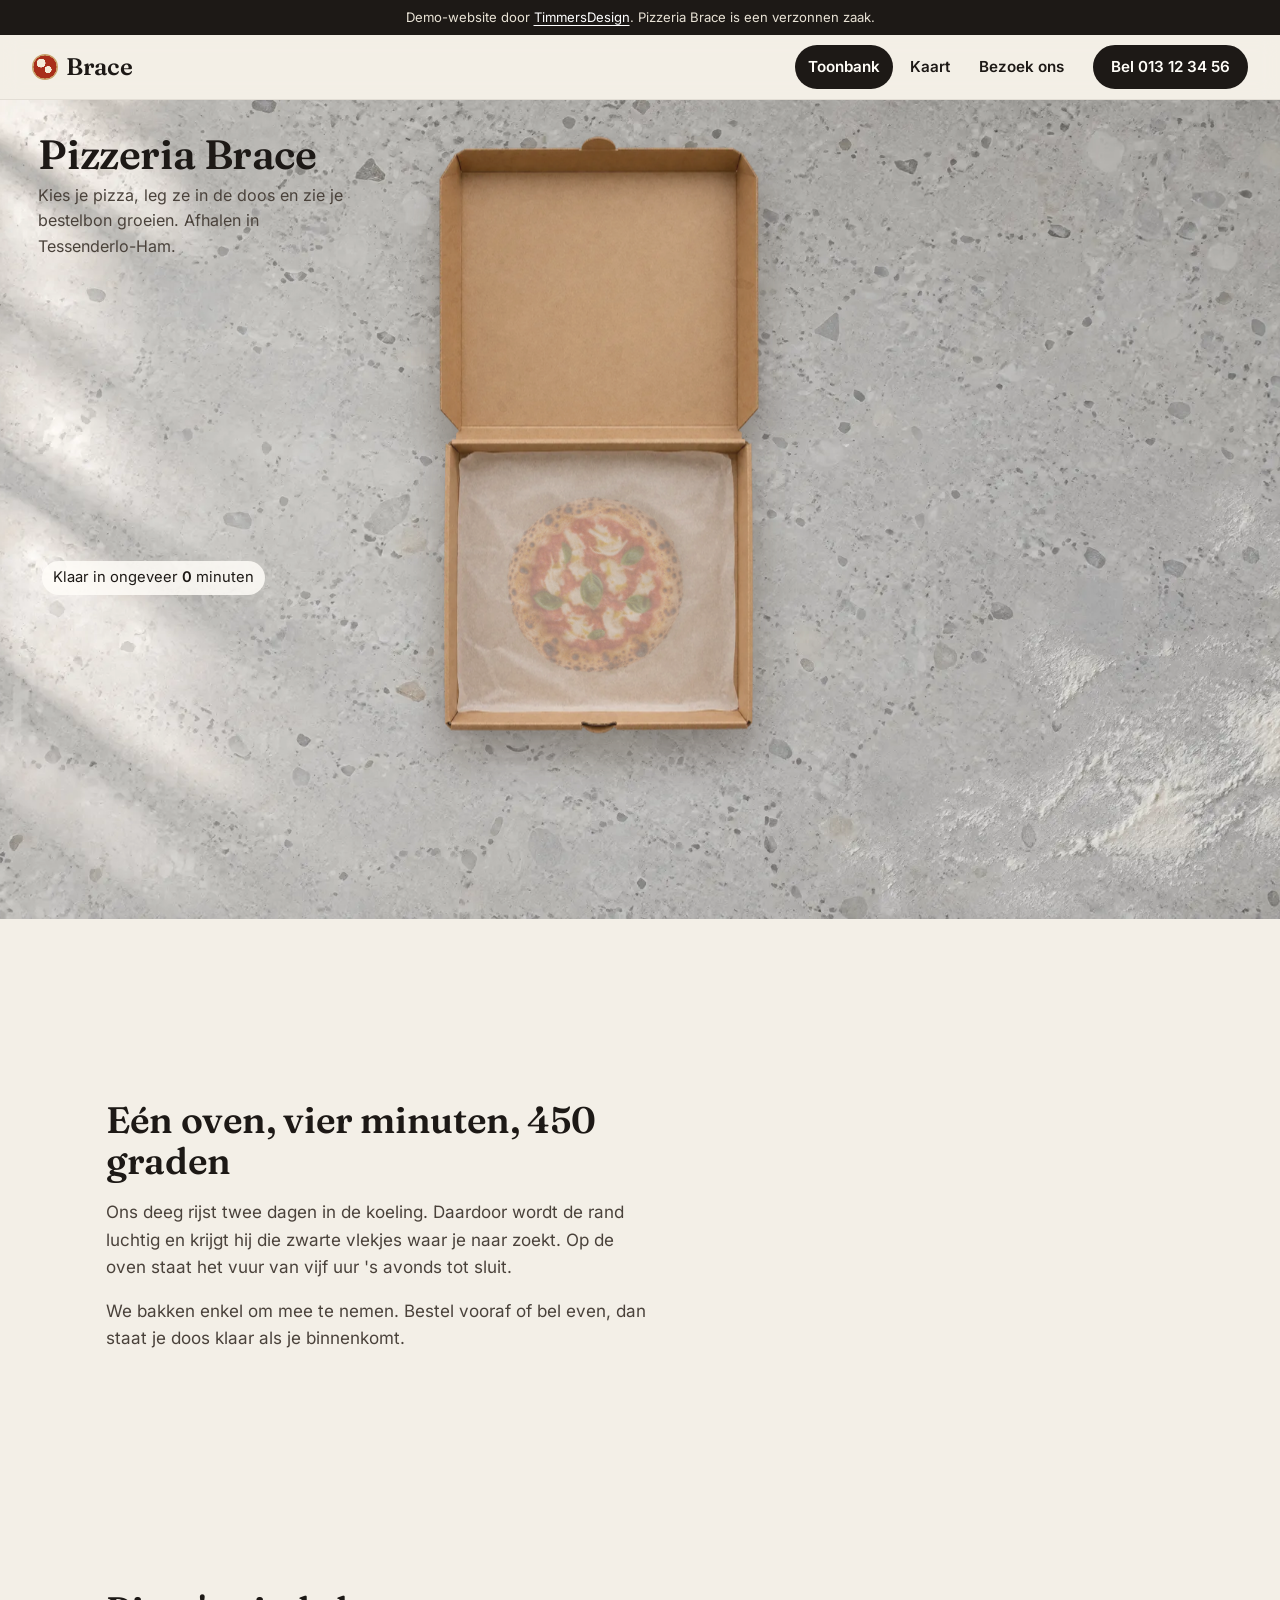
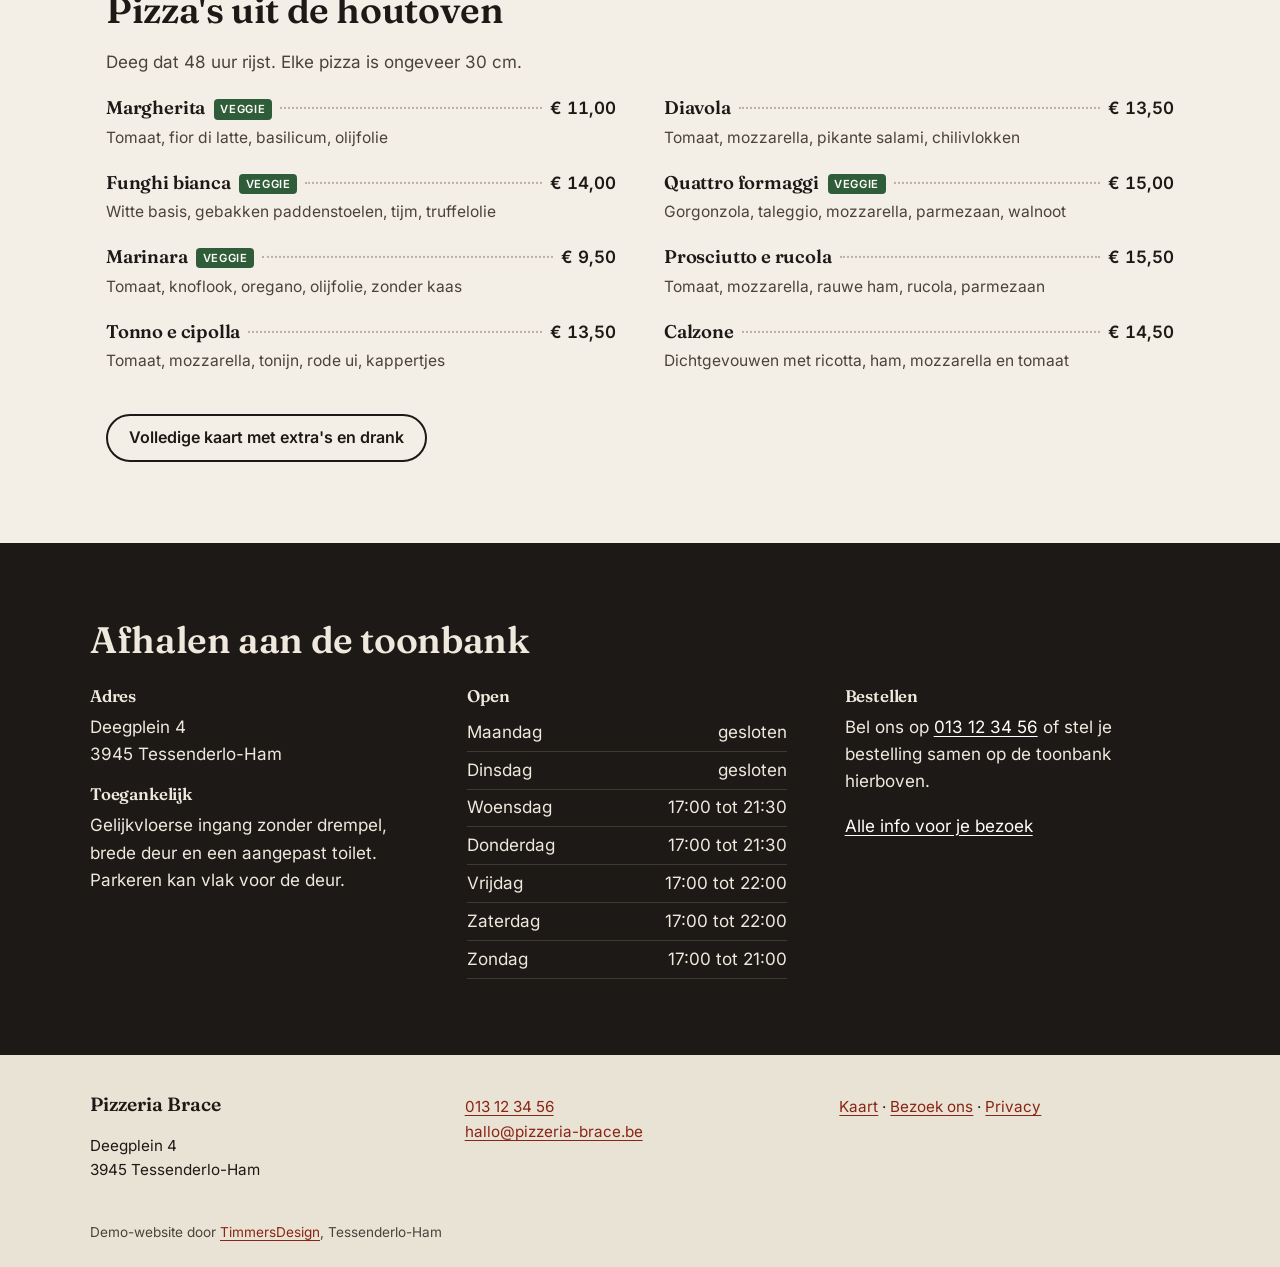
==== index.html @ b3ccbcc0 "Add files via upload" ====
<!doctype html>
<html lang="nl-BE">
<head>
<meta charset="utf-8">
<meta name="viewport" content="width=device-width, initial-scale=1">
<meta name="robots" content="noindex,nofollow">
<meta http-equiv="Content-Security-Policy" content="default-src 'self'; img-src 'self' data:; style-src 'self'; script-src 'self'; font-src 'self'; object-src 'none'; base-uri 'self'; form-action 'none'">
<meta name="referrer" content="strict-origin-when-cross-origin">
<title>Pizzeria Brace, houtovenpizza om af te halen in Tessenderlo-Ham</title>
<meta name="description" content="Stel je pizza samen op onze interactieve toonbank. Napolitaanse pizza uit de houtoven, afhalen in Tessenderlo-Ham. Demo door TimmersDesign.">
<link rel="canonical" href="https://timmersdesign.be/demo-pizzeria-brace/">
<meta property="og:type" content="website">
<meta property="og:locale" content="nl_BE">
<meta property="og:site_name" content="Pizzeria Brace">
<meta property="og:title" content="Pizzeria Brace, houtovenpizza om af te halen in Tessenderlo-Ham">
<meta property="og:description" content="Stel je pizza samen op onze interactieve toonbank. Napolitaanse pizza uit de houtoven, afhalen in Tessenderlo-Ham. Demo door TimmersDesign.">
<meta property="og:url" content="https://timmersdesign.be/demo-pizzeria-brace/">
<meta property="og:image" content="https://timmersdesign.be/demo-pizzeria-brace/og.jpg">
<meta property="og:image:width" content="1200">
<meta property="og:image:height" content="630">
<meta property="og:image:alt" content="Pizza Margherita in een open pizzadoos op een terrazzo toonbank">
<meta name="twitter:card" content="summary_large_image">
<meta name="twitter:title" content="Pizzeria Brace, houtovenpizza om af te halen in Tessenderlo-Ham">
<meta name="twitter:description" content="Stel je pizza samen op onze interactieve toonbank. Napolitaanse pizza uit de houtoven, afhalen in Tessenderlo-Ham. Demo door TimmersDesign.">
<meta name="twitter:image" content="https://timmersdesign.be/demo-pizzeria-brace/og.jpg">
<meta name="theme-color" content="#f3efe7">
<link rel="icon" href="favicon.svg" type="image/svg+xml">
<link rel="preload" href="assets/fonts/fraunces-latin-600-normal.woff2" as="font" type="font/woff2" crossorigin>
<link rel="preload" as="image" href="assets/img/margherita.webp"><link rel="preload" as="image" href="assets/img/toonbank-1920.webp" media="(min-width: 900px)">
<link rel="stylesheet" href="assets/css/site.css">
<script type="application/ld+json">{"@context": "https://schema.org", "@type": "Restaurant", "name": "Pizzeria Brace", "url": "https://timmersdesign.be/demo-pizzeria-brace/", "telephone": "+3213123456", "email": "hallo@pizzeria-brace.be", "servesCuisine": "Italiaans, pizza", "priceRange": "€€", "image": "https://timmersdesign.be/demo-pizzeria-brace/og.jpg", "menu": "https://timmersdesign.be/demo-pizzeria-brace/menu.html", "address": {"@type": "PostalAddress", "streetAddress": "Deegplein 4", "postalCode": "3945", "addressLocality": "Tessenderlo-Ham", "addressCountry": "BE"}, "openingHours": ["We-Th 17:00-21:30", "Fr-Sa 17:00-22:00", "Su 17:00-21:00"], "acceptsReservations": false}</script>
</head>
<body class="p-index">
<a class="skip" href="#inhoud">Naar de inhoud</a>
<p class="demo-strip">Demo-website door <a href="https://timmersdesign.be/" rel="noopener noreferrer">TimmersDesign</a>. Pizzeria Brace is een verzonnen zaak.</p>
<header class="top">
  <a class="brand" href="index.html" aria-label="Pizzeria Brace, naar de toonbank"><span class="brand-mark" aria-hidden="true"></span>Brace</a>
  <nav aria-label="Hoofdmenu"><ul><li><a href="index.html" aria-current="page">Toonbank</a></li><li><a href="menu.html">Kaart</a></li><li><a href="contact.html">Bezoek ons</a></li></ul></nav>
  <a class="btn btn-call" href="tel:+3213123456">Bel 013 12 34 56</a>
</header>
<main id="inhoud" tabindex="-1"><section class="scene" aria-labelledby="scene-title">
  <div class="scene-bg" aria-hidden="true"></div>
  <div class="scene-intro">
    <h1 id="scene-title">Pizzeria Brace</h1>
    <p class="lead">Kies je pizza, leg ze in de doos en zie je bestelbon groeien. Afhalen in Tessenderlo-Ham.</p>
  </div>

  <div class="stage">
    <div class="props-left">
      <figure class="timer" aria-hidden="true">
        <span class="timer-mark"></span>
        <img class="timer-dial" src="assets/img/timer.webp" width="360" height="360" alt="">
      </figure>
      <p class="timer-label" id="timer-label">Klaar in ongeveer <strong id="timer-min">0</strong> minuten</p>
      <button class="chili" type="button" id="chili" aria-pressed="false">
        <img src="assets/img/chili.webp" width="399" height="420" alt="">
        <span>Pikante olie erbij <small>+ € 1,00</small></span>
      </button>
    </div>

    <div class="center-col">
    <div class="box-wrap">
      <img class="box" src="assets/img/doos.webp" width="640" height="975" alt="">
      <div class="pizza-slot">
        <img class="pizza" id="pizza" src="assets/img/margherita.webp" width="880" height="880"
             alt="Pizza Margherita van bovenaf gezien" fetchpriority="high">
      </div>
      <div class="now">
        <p class="now-name" id="now-name">Margherita</p>
        <p class="now-desc" id="now-desc">Tomaat, fior di latte, basilicum, olijfolie</p>
        <button class="btn btn-add" type="button" id="add">In de doos · <span id="now-price">€ 11,00</span></button>
      </div>
    </div>
    <ul class="picker" aria-label="Kies een pizza"><li><button class="pick" type="button" data-id="margherita" aria-pressed="true">
  <img src="assets/img/margherita-mini.webp" width="200" height="200" alt="" loading="eager">
  <span class="pick-name">Margherita</span><span class="pick-price">€ 11,00</span>
</button></li><li><button class="pick" type="button" data-id="diavola" aria-pressed="false">
  <img src="assets/img/diavola-mini.webp" width="200" height="200" alt="" loading="lazy">
  <span class="pick-name">Diavola</span><span class="pick-price">€ 13,50</span>
</button></li><li><button class="pick" type="button" data-id="funghi-bianca" aria-pressed="false">
  <img src="assets/img/funghi-bianca-mini.webp" width="200" height="200" alt="" loading="lazy">
  <span class="pick-name">Funghi bianca</span><span class="pick-price">€ 14,00</span>
</button></li><li><button class="pick" type="button" data-id="quattro-formaggi" aria-pressed="false">
  <img src="assets/img/quattro-formaggi-mini.webp" width="200" height="200" alt="" loading="lazy">
  <span class="pick-name">Quattro formaggi</span><span class="pick-price">€ 15,00</span>
</button></li></ul>
    </div>

    <aside class="receipt" aria-labelledby="bon-title">
      <div class="paper">
        <p class="bon-head" id="bon-title">Brace · bestelbon</p>
        <p class="bon-meta">Afhalen · Deegplein 4</p>
        <ul class="bon-lines" id="bon-lines">
          <li class="bon-empty">Nog niets op je bon. Kies een pizza en tik op "In de doos".</li>
        </ul>
        <p class="bon-total"><span>Totaal</span><strong id="bon-total">€ 0,00</strong></p>
        <button class="btn btn-order" type="button" id="order" disabled>Bestelling doorsturen</button>
        <p class="bon-foot">Betalen bij afhalen, cash of Payconiq.</p>
      </div>
      <p class="sr-only" aria-live="polite" id="live"></p>
    </aside>
  </div>

  <p class="noscript-note">Deze toonbank werkt met JavaScript. De volledige kaart staat ook gewoon op <a href="menu.html">de kaartpagina</a>.</p>
  <script type="application/json" id="scene-data">{"margherita": {"name": "Margherita", "desc": "Tomaat, fior di latte, basilicum, olijfolie", "price": 11.0, "min": 7}, "diavola": {"name": "Diavola", "desc": "Tomaat, mozzarella, pikante salami, chilivlokken", "price": 13.5, "min": 8}, "funghi-bianca": {"name": "Funghi bianca", "desc": "Witte basis, gebakken paddenstoelen, tijm, truffelolie", "price": 14.0, "min": 8}, "quattro-formaggi": {"name": "Quattro formaggi", "desc": "Gorgonzola, taleggio, mozzarella, parmezaan, walnoot", "price": 15.0, "min": 8}, "_extra": {"id": "chili", "name": "Pikante olie", "price": 1.0}}</script>
</section>

<dialog class="confirm" id="confirm" aria-labelledby="confirm-title">
  <h2 id="confirm-title">Bijna klaar</h2>
  <ul id="confirm-lines"></ul>
  <p class="confirm-total">Totaal <strong id="confirm-total"></strong></p>
  <p>Dit is een demo, er wordt niets verstuurd. Bij een echte zaak komt je bestelling hier rechtstreeks binnen bij de pizzeria, per mail of WhatsApp.</p>
  <div class="confirm-actions">
    <button class="btn" type="button" id="confirm-close">Terug naar de toonbank</button>
  </div>
</dialog>

<section class="story" aria-labelledby="oven-title">
  <div class="story-text">
    <h2 id="oven-title">Eén oven, vier minuten, 450 graden</h2>
    <p>Ons deeg rijst twee dagen in de koeling. Daardoor wordt de rand luchtig en krijgt hij die zwarte vlekjes waar je naar zoekt. Op de oven staat het vuur van vijf uur 's avonds tot sluit.</p>
    <p>We bakken enkel om mee te nemen. Bestel vooraf of bel even, dan staat je doos klaar als je binnenkomt.</p>
  </div>
  <figure class="story-img">
    <img src="assets/img/diavola.webp" width="880" height="880" alt="Pizza Diavola met opgekrulde salami en chilivlokken" loading="lazy">
  </figure>
</section>

<section class="kaart-preview" aria-labelledby="cat-margherita">
  <section class="cat" aria-labelledby="cat-margherita"><h2 id="cat-margherita">Pizza&#x27;s uit de houtoven</h2><p class="cat-note">Deeg dat 48 uur rijst. Elke pizza is ongeveer 30 cm.</p><ul class="dishes"><li class="dish">
  <div class="dish-top"><h3>Margherita <span class="veg" title="Vegetarisch">veggie</span></h3><span class="dots" aria-hidden="true"></span><span class="price">€ 11,00</span></div>
  <p>Tomaat, fior di latte, basilicum, olijfolie</p>
</li><li class="dish">
  <div class="dish-top"><h3>Diavola</h3><span class="dots" aria-hidden="true"></span><span class="price">€ 13,50</span></div>
  <p>Tomaat, mozzarella, pikante salami, chilivlokken</p>
</li><li class="dish">
  <div class="dish-top"><h3>Funghi bianca <span class="veg" title="Vegetarisch">veggie</span></h3><span class="dots" aria-hidden="true"></span><span class="price">€ 14,00</span></div>
  <p>Witte basis, gebakken paddenstoelen, tijm, truffelolie</p>
</li><li class="dish">
  <div class="dish-top"><h3>Quattro formaggi <span class="veg" title="Vegetarisch">veggie</span></h3><span class="dots" aria-hidden="true"></span><span class="price">€ 15,00</span></div>
  <p>Gorgonzola, taleggio, mozzarella, parmezaan, walnoot</p>
</li><li class="dish">
  <div class="dish-top"><h3>Marinara <span class="veg" title="Vegetarisch">veggie</span></h3><span class="dots" aria-hidden="true"></span><span class="price">€ 9,50</span></div>
  <p>Tomaat, knoflook, oregano, olijfolie, zonder kaas</p>
</li><li class="dish">
  <div class="dish-top"><h3>Prosciutto e rucola</h3><span class="dots" aria-hidden="true"></span><span class="price">€ 15,50</span></div>
  <p>Tomaat, mozzarella, rauwe ham, rucola, parmezaan</p>
</li><li class="dish">
  <div class="dish-top"><h3>Tonno e cipolla</h3><span class="dots" aria-hidden="true"></span><span class="price">€ 13,50</span></div>
  <p>Tomaat, mozzarella, tonijn, rode ui, kappertjes</p>
</li><li class="dish">
  <div class="dish-top"><h3>Calzone</h3><span class="dots" aria-hidden="true"></span><span class="price">€ 14,50</span></div>
  <p>Dichtgevouwen met ricotta, ham, mozzarella en tomaat</p>
</li></ul></section>
  <p class="more"><a class="btn btn-ghost" href="menu.html">Volledige kaart met extra's en drank</a></p>
</section>

<section class="visit" aria-labelledby="visit-title">
  <h2 id="visit-title">Afhalen aan de toonbank</h2>
  <div class="visit-grid">
    <div><h3>Adres</h3><p>Deegplein 4<br>3945 Tessenderlo-Ham</p><h3>Toegankelijk</h3><p>Gelijkvloerse ingang zonder drempel, brede deur en een aangepast toilet. Parkeren kan vlak voor de deur.</p></div>
    <div><h3>Open</h3><table class="hours"><caption class="sr-only">Openingsuren</caption><tbody><tr><th scope="row">Maandag</th><td>gesloten</td></tr><tr><th scope="row">Dinsdag</th><td>gesloten</td></tr><tr><th scope="row">Woensdag</th><td>17:00 tot 21:30</td></tr><tr><th scope="row">Donderdag</th><td>17:00 tot 21:30</td></tr><tr><th scope="row">Vrijdag</th><td>17:00 tot 22:00</td></tr><tr><th scope="row">Zaterdag</th><td>17:00 tot 22:00</td></tr><tr><th scope="row">Zondag</th><td>17:00 tot 21:00</td></tr></tbody></table></div>
    <div><h3>Bestellen</h3><p>Bel ons op <a href="tel:+3213123456">013 12 34 56</a> of stel je bestelling samen op de toonbank hierboven.</p><p><a href="contact.html">Alle info voor je bezoek</a></p></div>
  </div>
</section>
</main><footer class="foot">
  <div class="foot-grid">
    <div>
      <p class="foot-name">Pizzeria Brace</p>
      <p>Deegplein 4<br>3945 Tessenderlo-Ham</p>
    </div>
    <div>
      <p><a href="tel:+3213123456">013 12 34 56</a><br><a href="mailto:hallo@pizzeria-brace.be">hallo@pizzeria-brace.be</a></p>
    </div>
    <div>
      <p><a href="menu.html">Kaart</a> · <a href="contact.html">Bezoek ons</a> · <a href="privacy.html">Privacy</a></p>
    </div>
  </div>
  <p class="foot-credit">Demo-website door <a href="https://timmersdesign.be/" rel="noopener noreferrer">TimmersDesign</a>, Tessenderlo-Ham</p>
</footer>
<script src="assets/js/gsap.min.js" defer></script><script src="assets/js/ScrollTrigger.min.js" defer></script><script src="assets/js/scene.js" defer></script>
</body>
</html>
---- assets/css/site.css ----
@font-face{font-family:"Fraunces";src:url(../fonts/fraunces-latin-600-normal.woff2) format("woff2");font-weight:600;font-display:swap}
@font-face{font-family:"Fraunces";src:url(../fonts/fraunces-latin-400-normal.woff2) format("woff2");font-weight:400;font-display:swap}
@font-face{font-family:"Inter";src:url(../fonts/inter-latin-400-normal.woff2) format("woff2");font-weight:400;font-display:swap}
@font-face{font-family:"Inter";src:url(../fonts/inter-latin-600-normal.woff2) format("woff2");font-weight:600;font-display:swap}

:root{
  --paper:#f3efe7;--paper-2:#e9e3d6;--ink:#1d1916;--ink-2:#4a423b;
  --tomato:#a92e1a;--tomato-dk:#8a2414;--basil:#2f5d3a;--kraft:#c8a06a;--white:#fffdf8;
  --serif:"Fraunces",Georgia,serif;--sans:"Inter",system-ui,-apple-system,sans-serif;
  --r:14px;--shadow:0 18px 40px -18px rgba(40,28,15,.45);
}
*,*::before,*::after{box-sizing:border-box}
html{-webkit-text-size-adjust:100%}
body{margin:0;background:var(--paper);color:var(--ink);font:400 1.0625rem/1.6 var(--sans);overflow-x:hidden}
img{max-width:100%;height:auto;display:block}
h1,h2,h3{font-family:var(--serif);font-weight:600;line-height:1.1;margin:0 0 .5em;letter-spacing:-.01em}
h1{font-size:clamp(2.2rem,5vw,3.6rem)}
h2{font-size:clamp(1.6rem,3vw,2.3rem)}
h3{font-size:1.2rem}
p{margin:0 0 1em}
a{color:var(--tomato-dk);text-underline-offset:3px}
a:hover{color:var(--ink)}
:focus-visible{outline:3px solid var(--basil);outline-offset:3px;border-radius:4px}
.sr-only{position:absolute;width:1px;height:1px;padding:0;margin:-1px;overflow:hidden;clip:rect(0,0,0,0);white-space:nowrap;border:0}
.skip{position:absolute;left:1rem;top:-4rem;z-index:100;background:var(--ink);color:var(--white);padding:.7rem 1rem;border-radius:8px}
.skip:focus{top:1rem}
.lead{font-size:1.15rem;color:var(--ink-2);max-width:38ch}
.wrap{max-width:1100px;margin:0 auto;padding:2.5rem 1rem 4rem}
.wrap.narrow{max-width:720px}
.center{text-align:center}.center .lead{margin-inline:auto}
main:focus{outline:none}

/* knoppen */
.btn{display:inline-flex;align-items:center;justify-content:center;gap:.4em;min-height:48px;padding:.7rem 1.3rem;border-radius:999px;border:2px solid var(--ink);background:var(--ink);color:var(--white);font:600 1rem/1.2 var(--sans);text-decoration:none;cursor:pointer;transition:transform .15s ease,background .15s ease}
.btn:hover{background:var(--tomato-dk);border-color:var(--tomato-dk);color:var(--white)}
.btn:active{transform:scale(.97)}
.btn[disabled]{opacity:.45;cursor:not-allowed}
.btn-ghost{background:transparent;color:var(--ink)}
.btn-ghost:hover{background:var(--ink);color:var(--white);border-color:var(--ink)}

/* demo + header */
.demo-strip{margin:0;background:var(--ink);color:#e9e3d6;font-size:.82rem;text-align:center;padding:.45rem 1rem}
.demo-strip a{color:#fff}
.top{position:sticky;top:0;z-index:20;display:flex;align-items:center;gap:1rem;padding:.6rem clamp(1rem,3vw,2rem);background:rgba(243,239,231,.92);backdrop-filter:blur(10px);border-bottom:1px solid rgba(29,25,22,.08)}
.brand{display:flex;align-items:center;gap:.5rem;font:600 1.5rem/1 var(--serif);color:var(--ink);text-decoration:none;margin-right:auto}
.brand-mark{width:26px;height:26px;border-radius:50%;background:radial-gradient(circle at 35% 35%,#f4ecd8 0 18%,transparent 19%),radial-gradient(circle at 62% 60%,#f4ecd8 0 15%,transparent 16%),radial-gradient(circle,var(--tomato) 0 62%,var(--kraft) 63%)}
.top ul{display:flex;gap:.25rem;list-style:none;margin:0;padding:0}
.top nav a{display:inline-flex;align-items:center;min-height:44px;padding:0 .8rem;border-radius:999px;color:var(--ink);text-decoration:none;font-weight:600;font-size:.95rem}
.top nav a:hover{background:var(--paper-2)}
.top nav a[aria-current="page"]{background:var(--ink);color:var(--white)}
.btn-call{min-height:44px;padding:.5rem 1rem;font-size:.95rem}

/* ===== toonbank-scène ===== */
.scene{position:relative;isolation:isolate;padding:clamp(1.2rem,3vw,2rem) clamp(1rem,3vw,2.5rem) 1.5rem;overflow:hidden}
.scene-bg{position:absolute;inset:0;z-index:-1;background:#d8d6d2 url(../img/toonbank-1200.webp) center/cover no-repeat}
@media (min-width:900px){.scene-bg{background-image:url(../img/toonbank-1920.webp)}}
.scene-intro{max-width:1300px;margin:0 auto 1rem}
@media (min-width:900px){.scene-intro{position:absolute;left:clamp(1rem,3vw,2.5rem);top:clamp(1.2rem,3vw,2rem);width:min(330px,24vw);margin:0;z-index:2}.scene-intro h1{font-size:clamp(2rem,3.2vw,3rem)}.scene-intro .lead{font-size:1rem}.props-left{padding-top:9rem}}
.scene-intro h1{margin-bottom:.15em}
.scene-intro .lead{margin:0}

.stage{max-width:1300px;margin:0 auto;display:grid;grid-template-columns:minmax(170px,230px) auto minmax(260px,320px);justify-content:space-between;align-items:center;gap:clamp(1rem,3vw,3rem)}
.props-left{display:flex;flex-direction:column;align-items:center;gap:.8rem}
.timer{position:relative;margin:0;width:min(170px,13vw)}
.timer-dial{filter:drop-shadow(0 14px 14px rgba(40,28,15,.35));will-change:transform}
.timer-mark{position:absolute;left:50%;top:-12px;transform:translateX(-50%);width:0;height:0;border-left:8px solid transparent;border-right:8px solid transparent;border-top:12px solid var(--ink);z-index:1}
.timer-label{margin:0;font-size:.92rem;text-align:center;background:rgba(255,253,248,.85);padding:.3rem .7rem;border-radius:999px}
.chili{display:flex;flex-direction:column;align-items:center;gap:.4rem;border:0;background:none;cursor:pointer;padding:.4rem;border-radius:var(--r);font:600 .92rem/1.2 var(--sans);color:var(--ink)}
.chili img{width:min(130px,10vw);filter:drop-shadow(0 10px 10px rgba(40,28,15,.3));transition:transform .25s ease}
.chili span{background:rgba(255,253,248,.85);padding:.3rem .7rem;border-radius:999px;text-align:center}
.chili small{font-weight:400}
.chili[aria-pressed="true"] img{transform:scale(1.08) rotate(-8deg)}
.chili[aria-pressed="true"] span{background:var(--tomato);color:var(--white)}

.box-wrap{position:relative;container-type:inline-size;width:min(400px,calc((100svh - 300px) / 1.523));min-width:280px;aspect-ratio:640/975}
.box{position:absolute;inset:0;width:100%;height:100%;filter:drop-shadow(0 24px 22px rgba(40,28,15,.4))}
.pizza-slot{position:absolute;left:18%;width:64%;top:54.5%;aspect-ratio:1}
.pizza{width:100%;height:100%;filter:drop-shadow(0 8px 8px rgba(60,35,10,.35));will-change:transform}
.now{position:absolute;left:12%;right:12%;top:9%;height:37%;display:flex;flex-direction:column;align-items:center;justify-content:center;text-align:center;color:#2b1d10}
.now-name{font:600 clamp(1.15rem,7cqi,2rem)/1.05 var(--serif);margin:0 0 .3rem}
.now-desc{font-size:.9rem;line-height:1.35;margin:0 0 .8rem;max-width:26ch;color:#3a2a19}
.btn-add{background:var(--tomato);border-color:var(--tomato);font-size:.98rem}
.btn-add:hover{background:var(--ink);border-color:var(--ink)}

.receipt{position:relative}
.paper{background:var(--white);padding:1.3rem 1.2rem 1.6rem;transform:rotate(1.5deg);box-shadow:var(--shadow);font-variant-numeric:tabular-nums;
  -webkit-mask:conic-gradient(from -45deg at bottom,#0000,#000 1deg 89deg,#0000 90deg) 50%/14px 100%;mask:conic-gradient(from -45deg at bottom,#0000,#000 1deg 89deg,#0000 90deg) 50%/14px 100%}
.bon-head{font:600 1.3rem/1.1 var(--serif);margin:0 0 .15rem;text-align:center}
.bon-meta{font-size:.82rem;color:var(--ink-2);text-align:center;margin:0 0 .8rem;padding-bottom:.8rem;border-bottom:1.5px dashed #b9b1a3}
.bon-lines{list-style:none;margin:0;padding:0;min-height:96px;max-height:32vh;overflow:auto}
.bon-lines li{display:grid;grid-template-columns:auto 1fr auto auto;gap:.5rem;align-items:center;padding:.35rem 0;font-size:.95rem}
.bon-lines .qty{font-weight:600}
.bon-lines .sub{grid-column:2/3;font-size:.8rem;color:var(--ink-2);margin-top:-.2rem}
.bon-lines .rm{border:0;background:none;color:var(--ink-2);font-size:1.2rem;min-width:44px;min-height:44px;cursor:pointer;border-radius:8px}
.bon-lines .rm:hover{color:var(--tomato);background:var(--paper)}
.bon-empty{display:block!important;color:var(--ink-2);font-size:.9rem}
.bon-total{display:flex;justify-content:space-between;align-items:baseline;margin:.8rem 0 1rem;padding-top:.8rem;border-top:1.5px dashed #b9b1a3;font-size:1.05rem}
.bon-total strong{font:600 1.4rem/1 var(--serif)}
.btn-order{width:100%}
.bon-foot{font-size:.8rem;color:var(--ink-2);text-align:center;margin:.8rem 0 0}

.center-col{display:flex;flex-direction:column;align-items:center;gap:1rem}
.picker{list-style:none;margin:0;padding:0;display:flex;justify-content:center;gap:clamp(.5rem,2vw,1.5rem);max-width:1300px}
.pick{display:flex;flex-direction:column;align-items:center;gap:.2rem;min-width:110px;padding:.5rem .6rem .7rem;border:2px solid transparent;border-radius:var(--r);background:rgba(255,253,248,.7);cursor:pointer;font:600 .92rem/1.2 var(--sans);color:var(--ink);transition:background .15s,border-color .15s,transform .15s}
.pick img{width:84px;height:84px;filter:drop-shadow(0 6px 6px rgba(60,35,10,.3));transition:transform .4s ease}
.pick:hover{background:var(--white)}
.pick:hover img{transform:rotate(25deg)}
.pick[aria-pressed="true"]{border-color:var(--ink);background:var(--white)}
.pick-price{font-weight:400;font-size:.85rem;color:var(--ink-2)}
.noscript-note{text-align:center;margin:1rem auto 0;background:rgba(255,253,248,.85);max-width:40rem;padding:.6rem 1rem;border-radius:var(--r)}
.js .noscript-note{display:none}

/* bevestiging */
.confirm{border:0;border-radius:var(--r);padding:1.6rem;max-width:min(440px,92vw);box-shadow:var(--shadow);background:var(--white);color:var(--ink)}
.confirm::backdrop{background:rgba(29,25,22,.55)}
.confirm ul{padding-left:1.1rem}
.confirm-total{font-size:1.1rem}
.confirm-actions{display:flex;justify-content:flex-end}

/* secties */
.story{max-width:1100px;margin:0 auto;padding:clamp(3rem,7vw,6rem) 1rem;display:grid;grid-template-columns:1.1fr .9fr;gap:clamp(1.5rem,5vw,4rem);align-items:center}
.story-text p{max-width:52ch;color:var(--ink-2)}
.story-img{margin:0}
.story-img img{border-radius:50%;filter:drop-shadow(0 20px 24px rgba(60,35,10,.3))}
.kaart-preview{max-width:1100px;margin:0 auto;padding:0 1rem 4rem}
.cat{margin:2.5rem 0}
.cat-note{color:var(--ink-2)}
.dishes{list-style:none;margin:1.2rem 0 0;padding:0;display:grid;grid-template-columns:repeat(2,1fr);gap:1.2rem 3rem}
.dish h3{font-size:1.15rem;margin:0}
.dish-top{display:flex;align-items:baseline;gap:.5rem}
.dish .dots{flex:1;border-bottom:2px dotted #b9b1a3;transform:translateY(-.3em)}
.dish .price{font-weight:600;font-variant-numeric:tabular-nums;white-space:nowrap}
.dish p{margin:.2rem 0 0;color:var(--ink-2);font-size:.97rem}
.veg{font:600 .7rem/1 var(--sans);text-transform:uppercase;letter-spacing:.06em;color:var(--white);background:var(--basil);padding:.2rem .4rem;border-radius:4px;vertical-align:middle;margin-left:.3rem}
.more{margin-top:2rem}
.visit{background:var(--ink);color:#efe9dd;padding:clamp(3rem,6vw,5rem) 1rem}
.visit>h2,.visit .visit-grid{max-width:1100px;margin-inline:auto}
.visit>h2{margin-bottom:1.5rem}
.visit a{color:#fff}
.visit-grid{display:grid;grid-template-columns:repeat(3,1fr);gap:2rem}
.visit-grid h3{font-size:1.05rem;margin-top:.2rem}
.hours{border-collapse:collapse;width:100%;max-width:320px}
.hours th,.hours td{text-align:left;padding:.3rem 0;border-bottom:1px solid rgba(128,118,104,.35);font-weight:400}
.hours td{text-align:right}
.crumbs ol{list-style:none;display:flex;gap:.5rem;padding:0;margin:0 0 1.5rem;font-size:.92rem}
.crumbs li+li::before{content:"›";margin-right:.5rem;color:var(--ink-2)}
.p-contact .visit-grid h2{font-size:1.3rem}
.foot{background:var(--paper-2);padding:2.5rem 1rem 1.5rem;font-size:.95rem}
.foot-grid{max-width:1100px;margin:0 auto;display:grid;grid-template-columns:repeat(3,1fr);gap:1.5rem}
.foot-name{font:600 1.2rem/1 var(--serif)}
.foot-credit{max-width:1100px;margin:1.5rem auto 0;color:var(--ink-2);font-size:.85rem}

/* ===== mobiel ===== */
@media (max-width:899px){
  .top nav{display:none}
  .stage{grid-template-columns:1fr;justify-items:center;gap:1.2rem}
  .center-col{order:1;width:100%}
  .box-wrap{width:min(92vw,400px);min-width:0}
  .props-left{order:3;flex-direction:row;flex-wrap:wrap;justify-content:center;gap:1rem}
  .timer{width:96px}
  .chili img{width:80px}
  .receipt{order:4;width:min(100%,420px)}
  .bon-lines{max-height:none}
  .picker{justify-content:flex-start;overflow-x:auto;padding:.3rem .2rem .6rem;scroll-snap-type:x mandatory;max-width:100%}
  .picker li{scroll-snap-align:start}
  .story{grid-template-columns:1fr}
  .story-img{max-width:320px;margin:0 auto}
  .dishes,.visit-grid,.foot-grid{grid-template-columns:1fr}
}
@media (max-width:899px){.scene .stage{display:flex;flex-direction:column;align-items:center}}
@media (max-width:420px){.btn-call{padding:.5rem .8rem;font-size:.88rem}.now-desc{display:none}}

@media (prefers-reduced-motion:reduce){*,*::before,*::after{transition:none!important;animation:none!important;scroll-behavior:auto!important}}
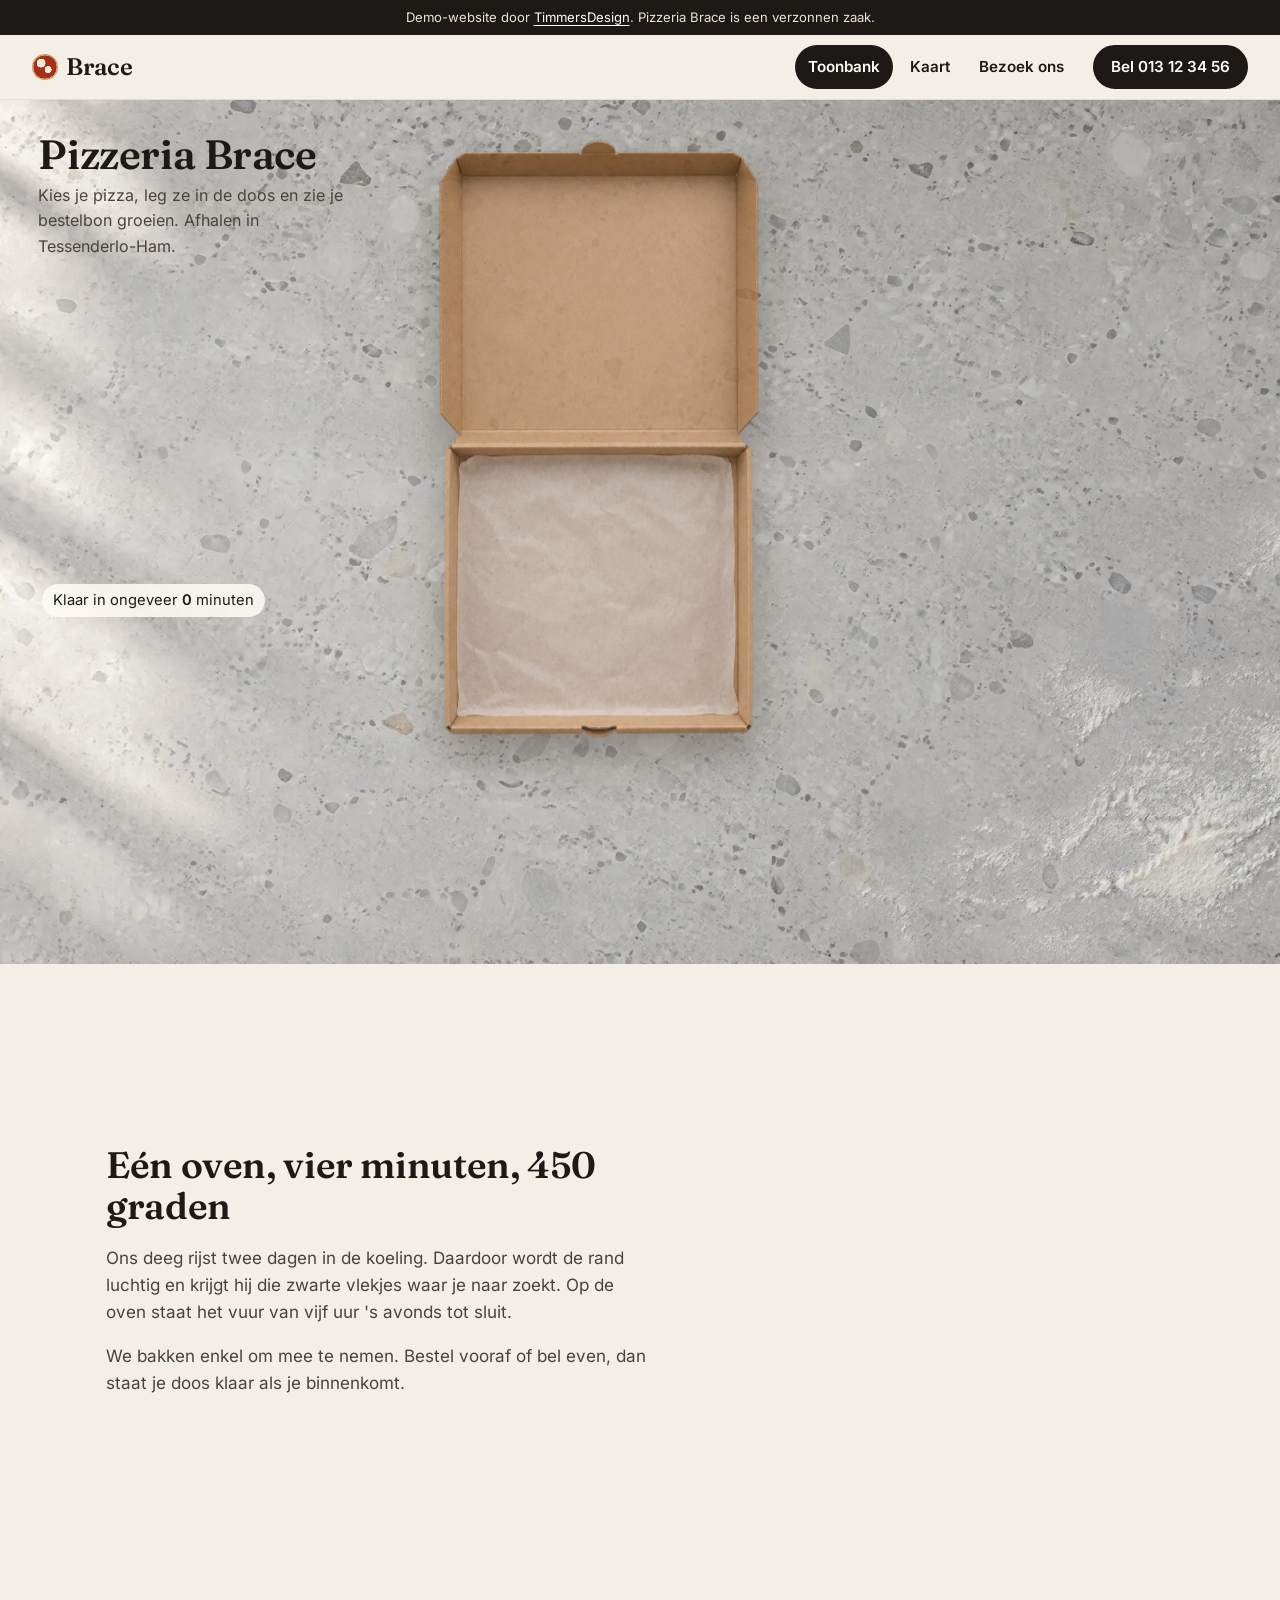
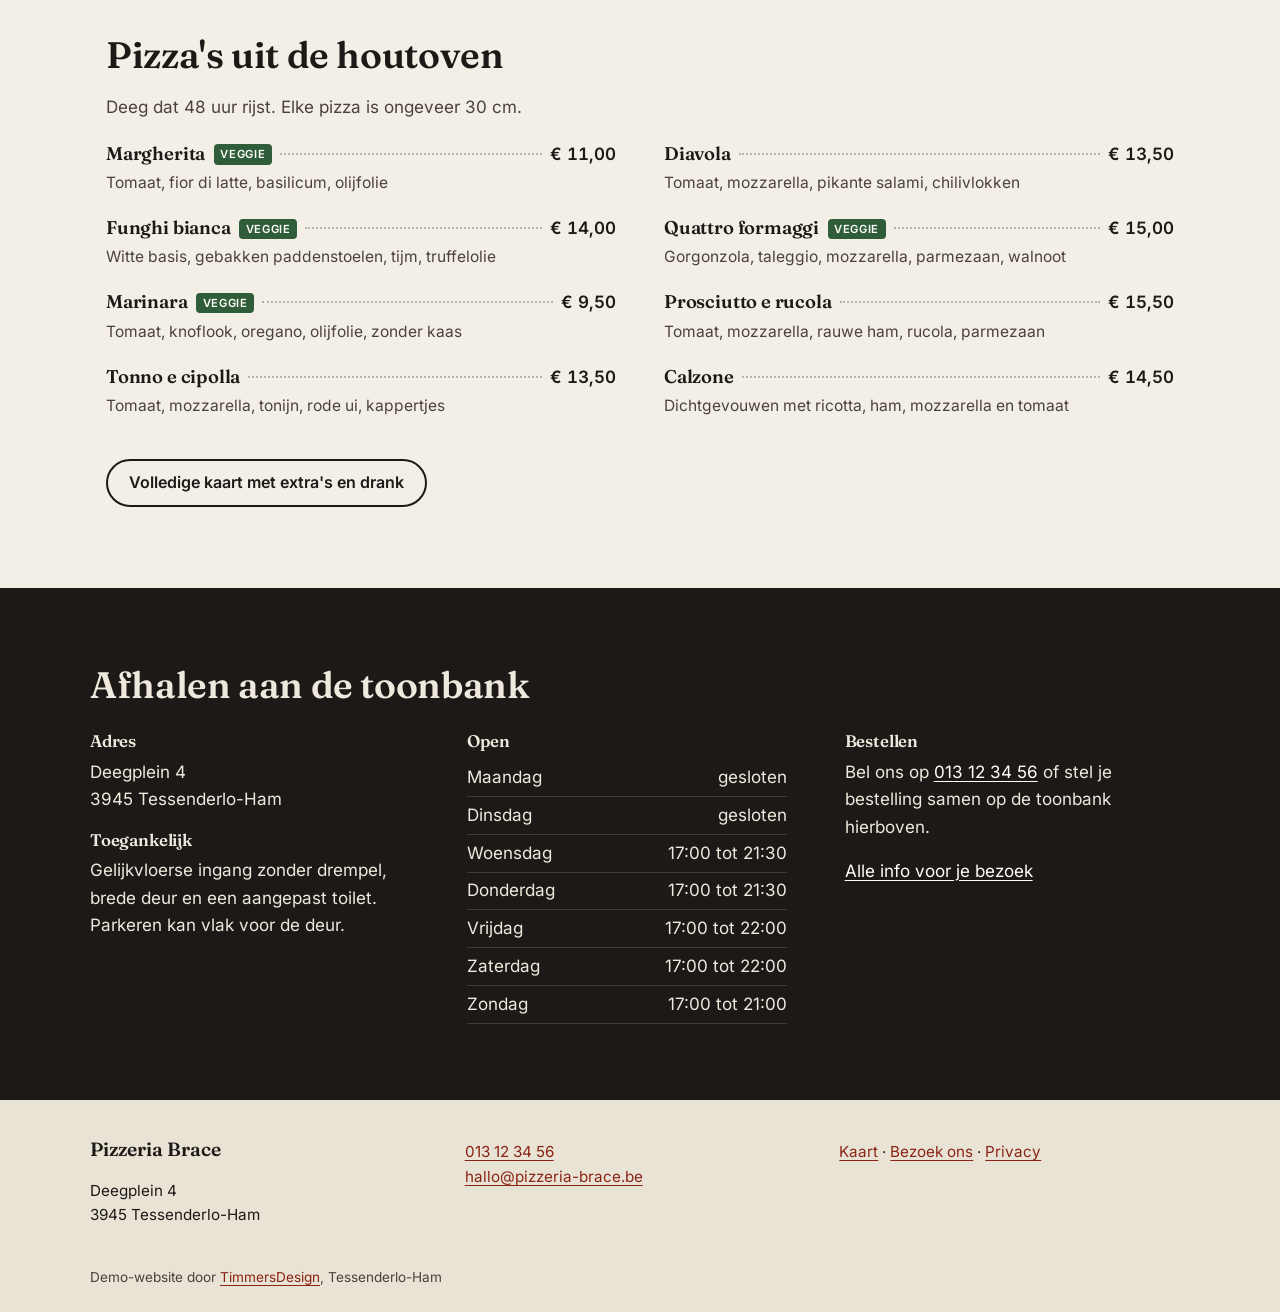
==== commit 0eace376: "Add files via upload" ====
--- a/index.html
+++ b/index.html
@@ -71,7 +71,8 @@
         <button class="btn btn-add" type="button" id="add">In de doos · <span id="now-price">€ 11,00</span></button>
       </div>
     </div>
-    <ul class="picker" aria-label="Kies een pizza"><li><button class="pick" type="button" data-id="margherita" aria-pressed="true">
+    <p class="pick-hint" id="pick-hint">Tik op een pizza om te kiezen</p>
+    <ul class="picker" aria-label="Kies een pizza" aria-describedby="pick-hint"><li><button class="pick" type="button" data-id="margherita" aria-pressed="true">
   <img src="assets/img/margherita-mini.webp" width="200" height="200" alt="" loading="eager">
   <span class="pick-name">Margherita</span><span class="pick-price">€ 11,00</span>
 </button></li><li><button class="pick" type="button" data-id="diavola" aria-pressed="false">
--- a/assets/css/site.css
+++ b/assets/css/site.css
@@ -100,6 +100,8 @@
 .bon-foot{font-size:.8rem;color:var(--ink-2);text-align:center;margin:.8rem 0 0}
 
 .center-col{display:flex;flex-direction:column;align-items:center;gap:1rem}
+.pick-hint{margin:0 0 -.4rem;font-weight:600;font-size:.95rem;background:var(--ink);color:var(--white);padding:.35rem .9rem;border-radius:999px;position:relative}
+.pick-hint::after{content:"";position:absolute;left:50%;bottom:-7px;transform:translateX(-50%);border-left:7px solid transparent;border-right:7px solid transparent;border-top:7px solid var(--ink)}
 .picker{list-style:none;margin:0;padding:0;display:flex;justify-content:center;gap:clamp(.5rem,2vw,1.5rem);max-width:1300px}
 .pick{display:flex;flex-direction:column;align-items:center;gap:.2rem;min-width:110px;padding:.5rem .6rem .7rem;border:2px solid transparent;border-radius:var(--r);background:rgba(255,253,248,.7);cursor:pointer;font:600 .92rem/1.2 var(--sans);color:var(--ink);transition:background .15s,border-color .15s,transform .15s}
 .pick img{width:84px;height:84px;filter:drop-shadow(0 6px 6px rgba(60,35,10,.3));transition:transform .4s ease}
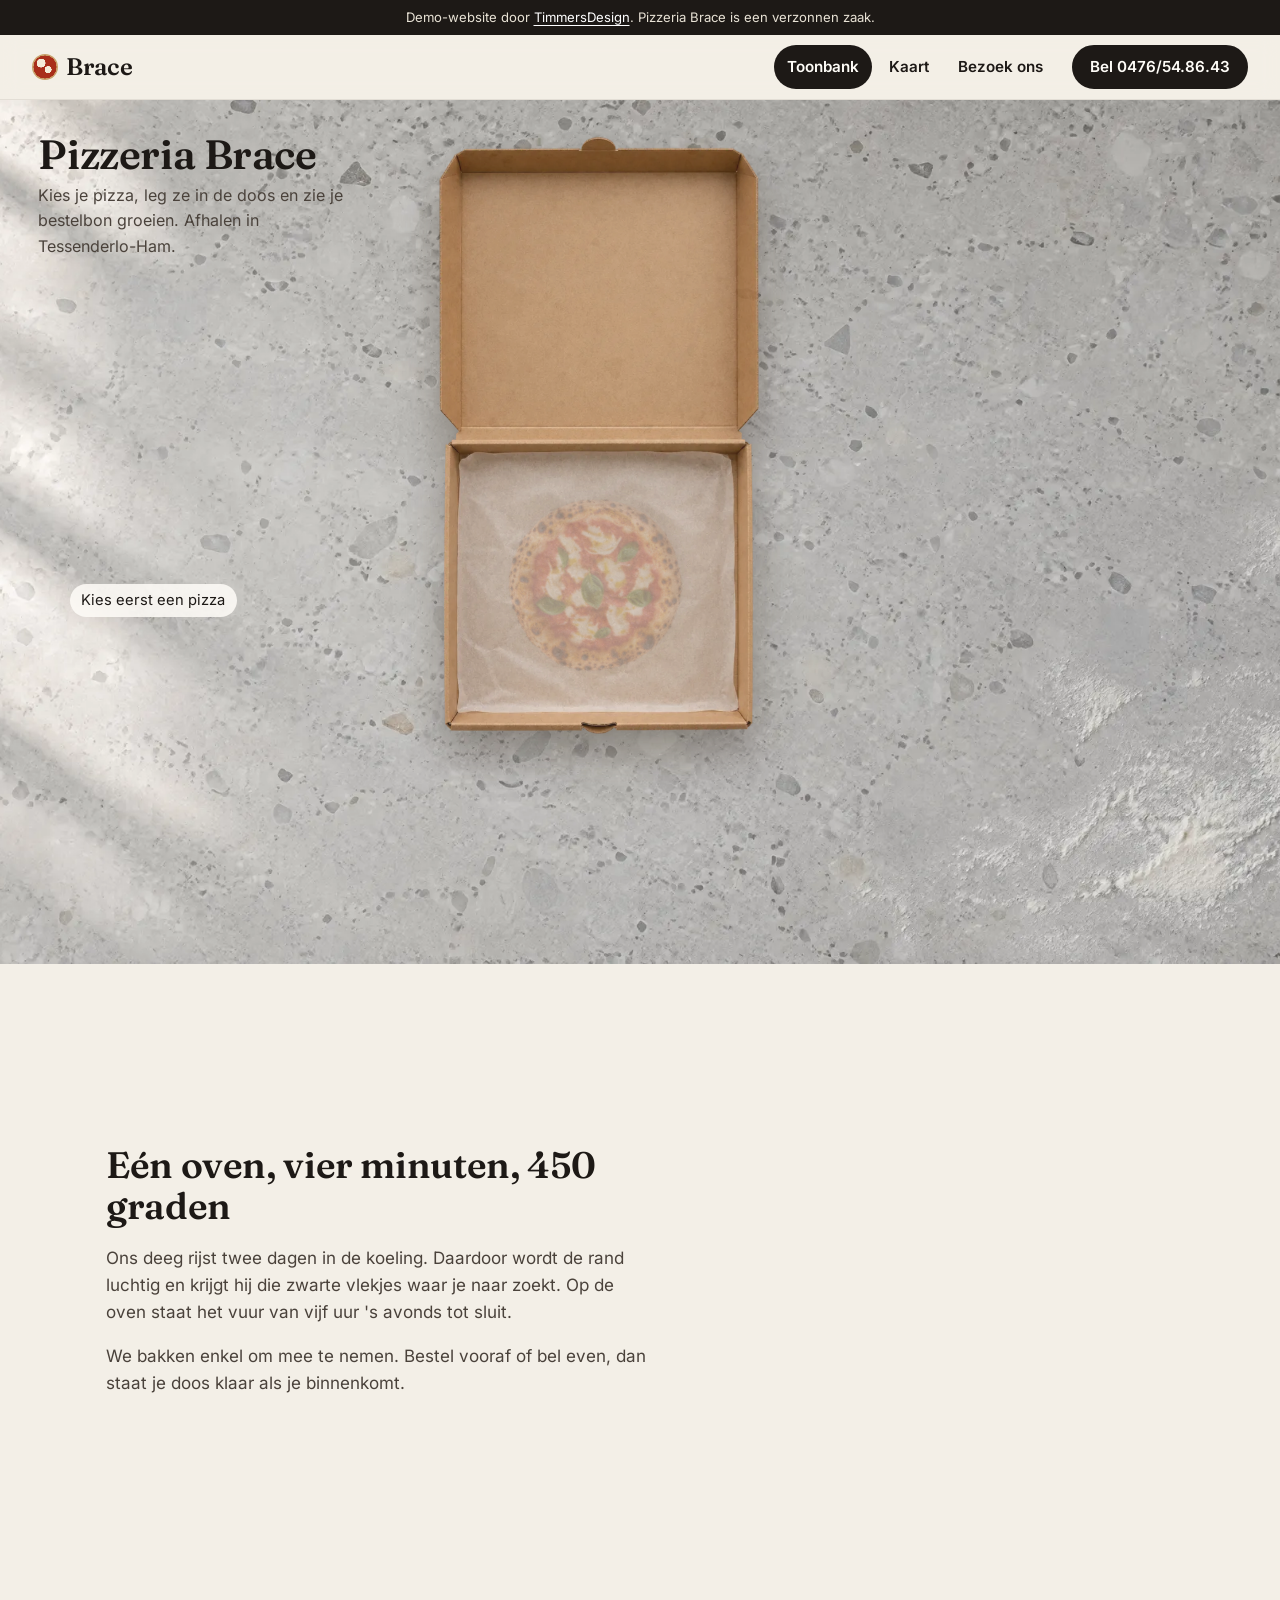
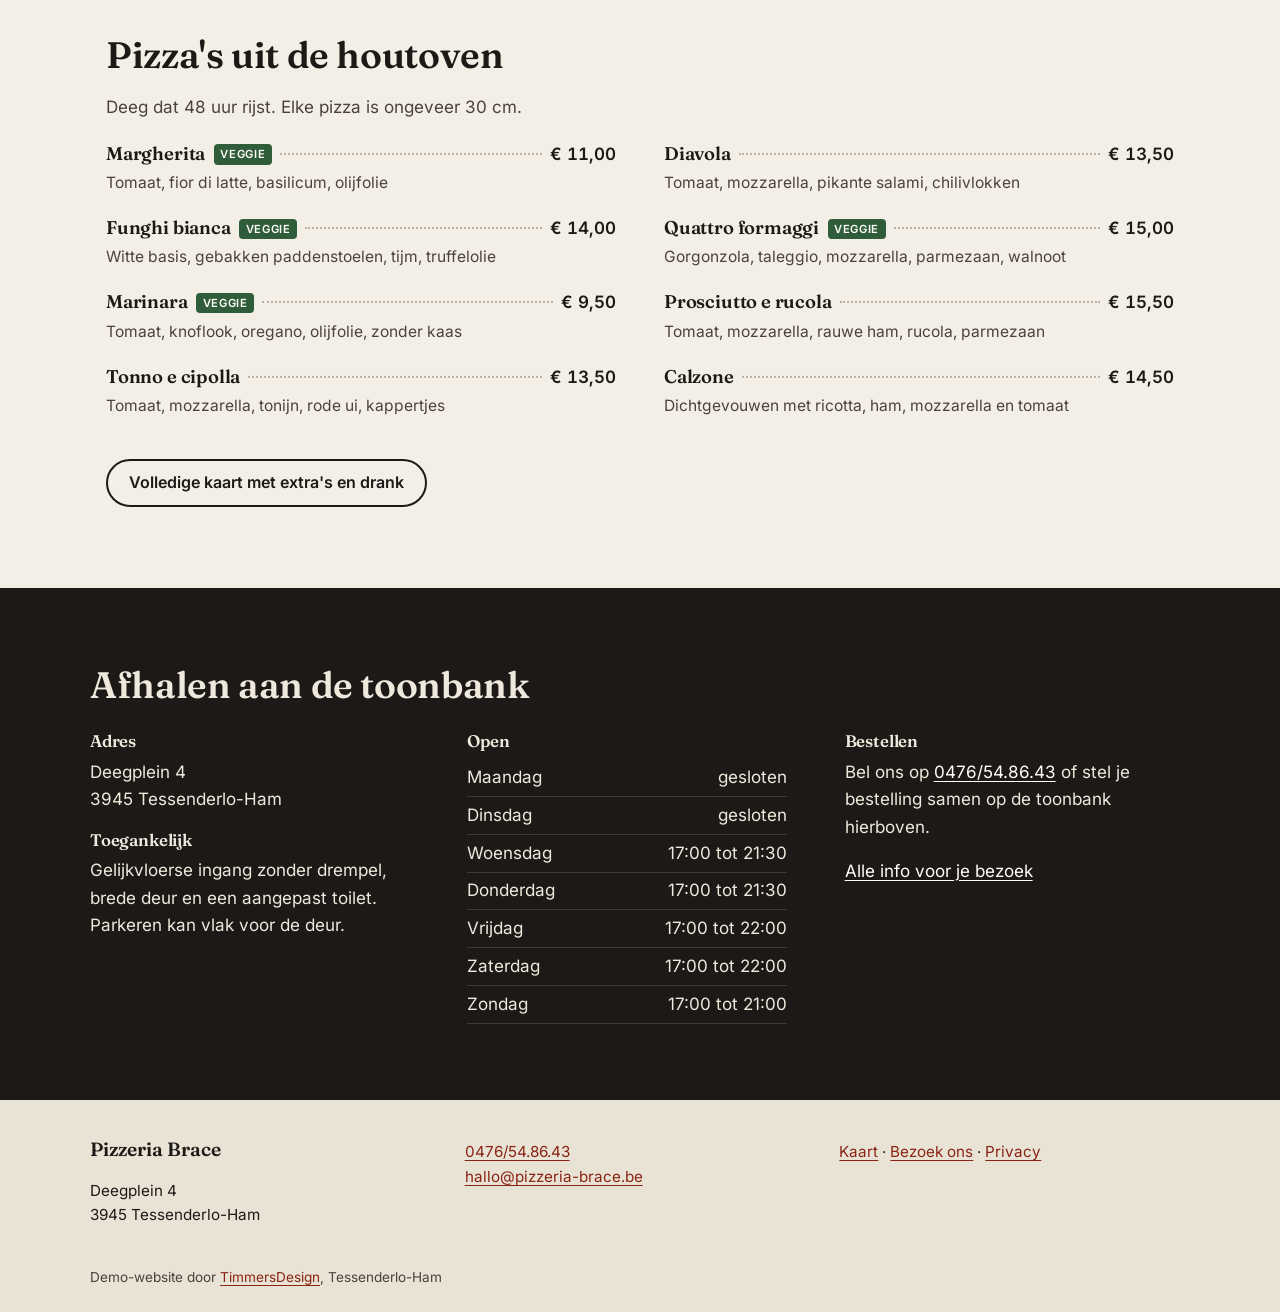
==== commit 9ff9f65f: "Timer toont 'Kies eerst een pizza' bij lege bon, telefoon 0476/54.86.43 Co-Authored-By: Claude Opus " ====
--- a/index.html
+++ b/index.html
@@ -28,7 +28,7 @@
 <link rel="preload" href="assets/fonts/fraunces-latin-600-normal.woff2" as="font" type="font/woff2" crossorigin>
 <link rel="preload" as="image" href="assets/img/margherita.webp"><link rel="preload" as="image" href="assets/img/toonbank-1920.webp" media="(min-width: 900px)">
 <link rel="stylesheet" href="assets/css/site.css">
-<script type="application/ld+json">{"@context": "https://schema.org", "@type": "Restaurant", "name": "Pizzeria Brace", "url": "https://timmersdesign.be/demo-pizzeria-brace/", "telephone": "+3213123456", "email": "hallo@pizzeria-brace.be", "servesCuisine": "Italiaans, pizza", "priceRange": "€€", "image": "https://timmersdesign.be/demo-pizzeria-brace/og.jpg", "menu": "https://timmersdesign.be/demo-pizzeria-brace/menu.html", "address": {"@type": "PostalAddress", "streetAddress": "Deegplein 4", "postalCode": "3945", "addressLocality": "Tessenderlo-Ham", "addressCountry": "BE"}, "openingHours": ["We-Th 17:00-21:30", "Fr-Sa 17:00-22:00", "Su 17:00-21:00"], "acceptsReservations": false}</script>
+<script type="application/ld+json">{"@context": "https://schema.org", "@type": "Restaurant", "name": "Pizzeria Brace", "url": "https://timmersdesign.be/demo-pizzeria-brace/", "telephone": "+32476548643", "email": "hallo@pizzeria-brace.be", "servesCuisine": "Italiaans, pizza", "priceRange": "€€", "image": "https://timmersdesign.be/demo-pizzeria-brace/og.jpg", "menu": "https://timmersdesign.be/demo-pizzeria-brace/menu.html", "address": {"@type": "PostalAddress", "streetAddress": "Deegplein 4", "postalCode": "3945", "addressLocality": "Tessenderlo-Ham", "addressCountry": "BE"}, "openingHours": ["We-Th 17:00-21:30", "Fr-Sa 17:00-22:00", "Su 17:00-21:00"], "acceptsReservations": false}</script>
 </head>
 <body class="p-index">
 <a class="skip" href="#inhoud">Naar de inhoud</a>
@@ -36,7 +36,7 @@
 <header class="top">
   <a class="brand" href="index.html" aria-label="Pizzeria Brace, naar de toonbank"><span class="brand-mark" aria-hidden="true"></span>Brace</a>
   <nav aria-label="Hoofdmenu"><ul><li><a href="index.html" aria-current="page">Toonbank</a></li><li><a href="menu.html">Kaart</a></li><li><a href="contact.html">Bezoek ons</a></li></ul></nav>
-  <a class="btn btn-call" href="tel:+3213123456">Bel 013 12 34 56</a>
+  <a class="btn btn-call" href="tel:+32476548643">Bel 0476/54.86.43</a>
 </header>
 <main id="inhoud" tabindex="-1"><section class="scene" aria-labelledby="scene-title">
   <div class="scene-bg" aria-hidden="true"></div>
@@ -51,7 +51,7 @@
         <span class="timer-mark"></span>
         <img class="timer-dial" src="assets/img/timer.webp" width="360" height="360" alt="">
       </figure>
-      <p class="timer-label" id="timer-label">Klaar in ongeveer <strong id="timer-min">0</strong> minuten</p>
+      <p class="timer-label" id="timer-label">Kies eerst een pizza</p>
       <button class="chili" type="button" id="chili" aria-pressed="false">
         <img src="assets/img/chili.webp" width="399" height="420" alt="">
         <span>Pikante olie erbij <small>+ € 1,00</small></span>
@@ -161,7 +161,7 @@
   <div class="visit-grid">
     <div><h3>Adres</h3><p>Deegplein 4<br>3945 Tessenderlo-Ham</p><h3>Toegankelijk</h3><p>Gelijkvloerse ingang zonder drempel, brede deur en een aangepast toilet. Parkeren kan vlak voor de deur.</p></div>
     <div><h3>Open</h3><table class="hours"><caption class="sr-only">Openingsuren</caption><tbody><tr><th scope="row">Maandag</th><td>gesloten</td></tr><tr><th scope="row">Dinsdag</th><td>gesloten</td></tr><tr><th scope="row">Woensdag</th><td>17:00 tot 21:30</td></tr><tr><th scope="row">Donderdag</th><td>17:00 tot 21:30</td></tr><tr><th scope="row">Vrijdag</th><td>17:00 tot 22:00</td></tr><tr><th scope="row">Zaterdag</th><td>17:00 tot 22:00</td></tr><tr><th scope="row">Zondag</th><td>17:00 tot 21:00</td></tr></tbody></table></div>
-    <div><h3>Bestellen</h3><p>Bel ons op <a href="tel:+3213123456">013 12 34 56</a> of stel je bestelling samen op de toonbank hierboven.</p><p><a href="contact.html">Alle info voor je bezoek</a></p></div>
+    <div><h3>Bestellen</h3><p>Bel ons op <a href="tel:+32476548643">0476/54.86.43</a> of stel je bestelling samen op de toonbank hierboven.</p><p><a href="contact.html">Alle info voor je bezoek</a></p></div>
   </div>
 </section>
 </main><footer class="foot">
@@ -171,7 +171,7 @@
       <p>Deegplein 4<br>3945 Tessenderlo-Ham</p>
     </div>
     <div>
-      <p><a href="tel:+3213123456">013 12 34 56</a><br><a href="mailto:hallo@pizzeria-brace.be">hallo@pizzeria-brace.be</a></p>
+      <p><a href="tel:+32476548643">0476/54.86.43</a><br><a href="mailto:hallo@pizzeria-brace.be">hallo@pizzeria-brace.be</a></p>
     </div>
     <div>
       <p><a href="menu.html">Kaart</a> · <a href="contact.html">Bezoek ons</a> · <a href="privacy.html">Privacy</a></p>
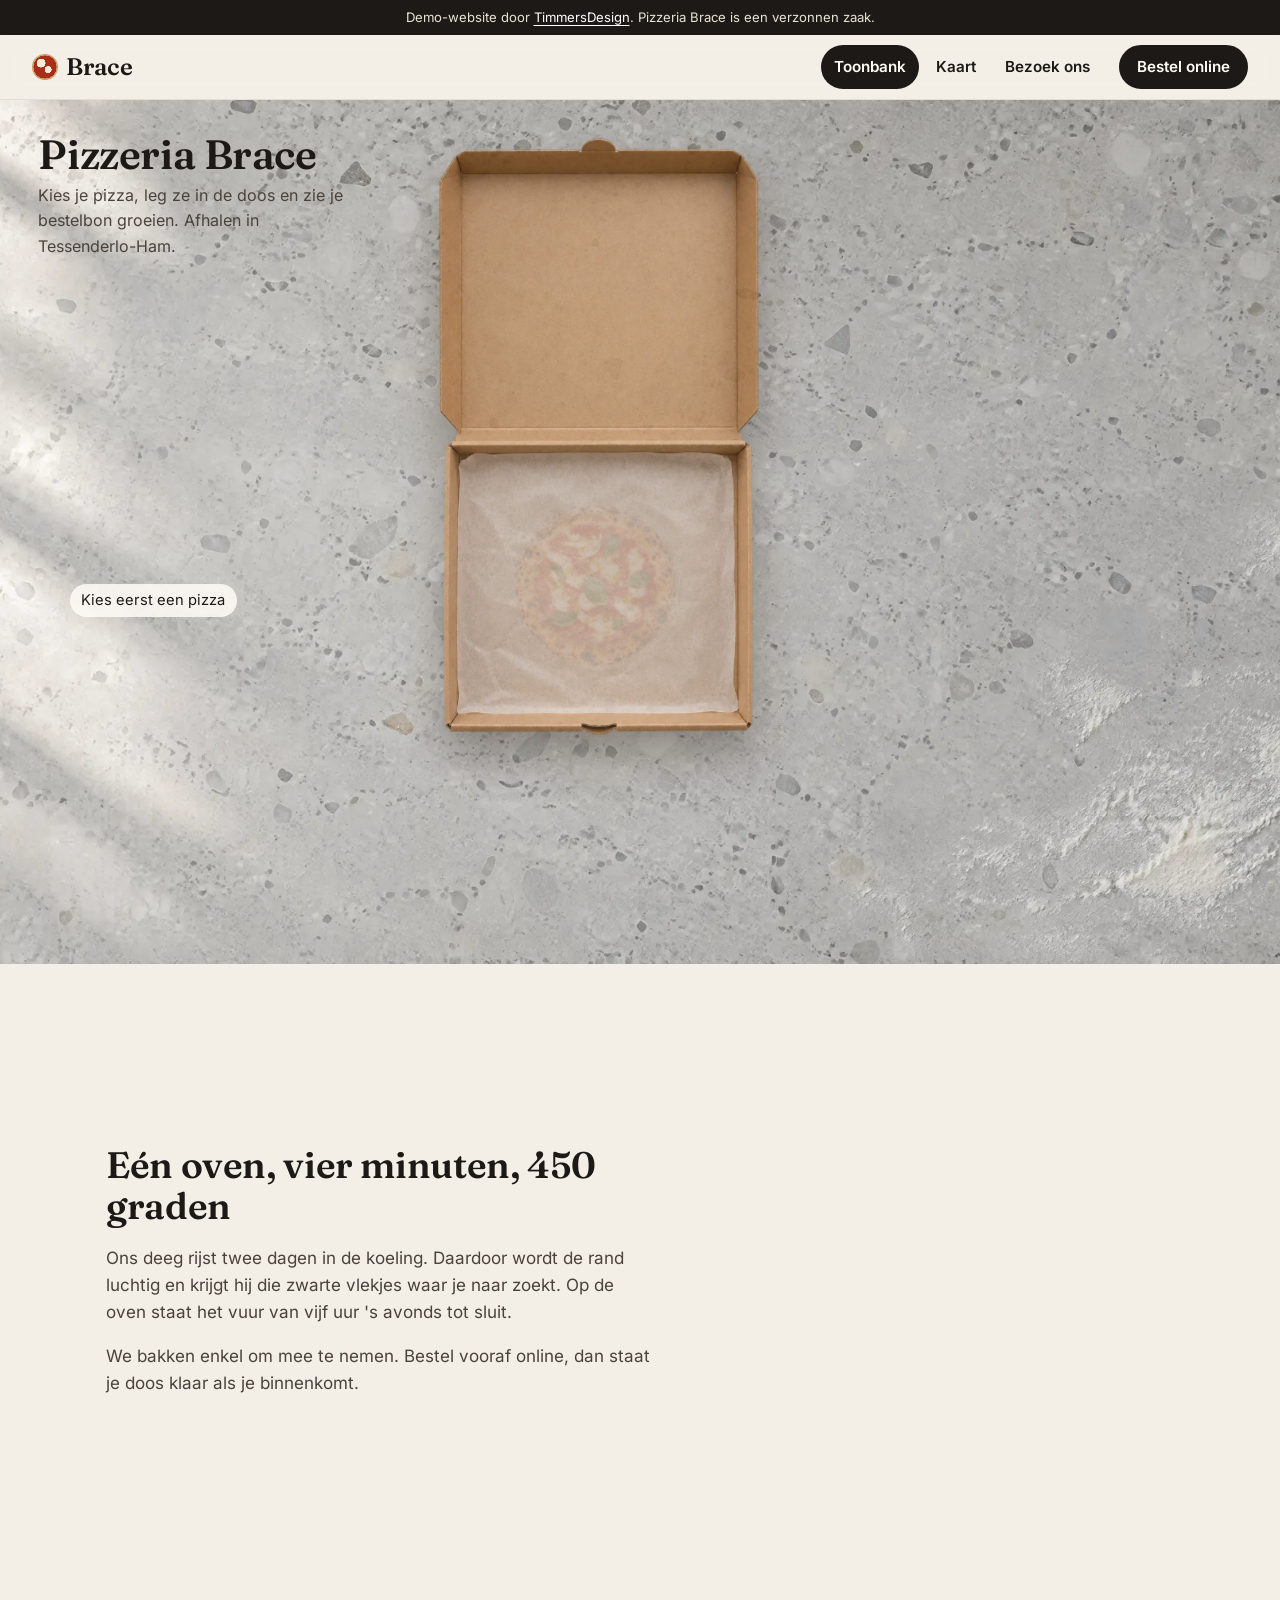
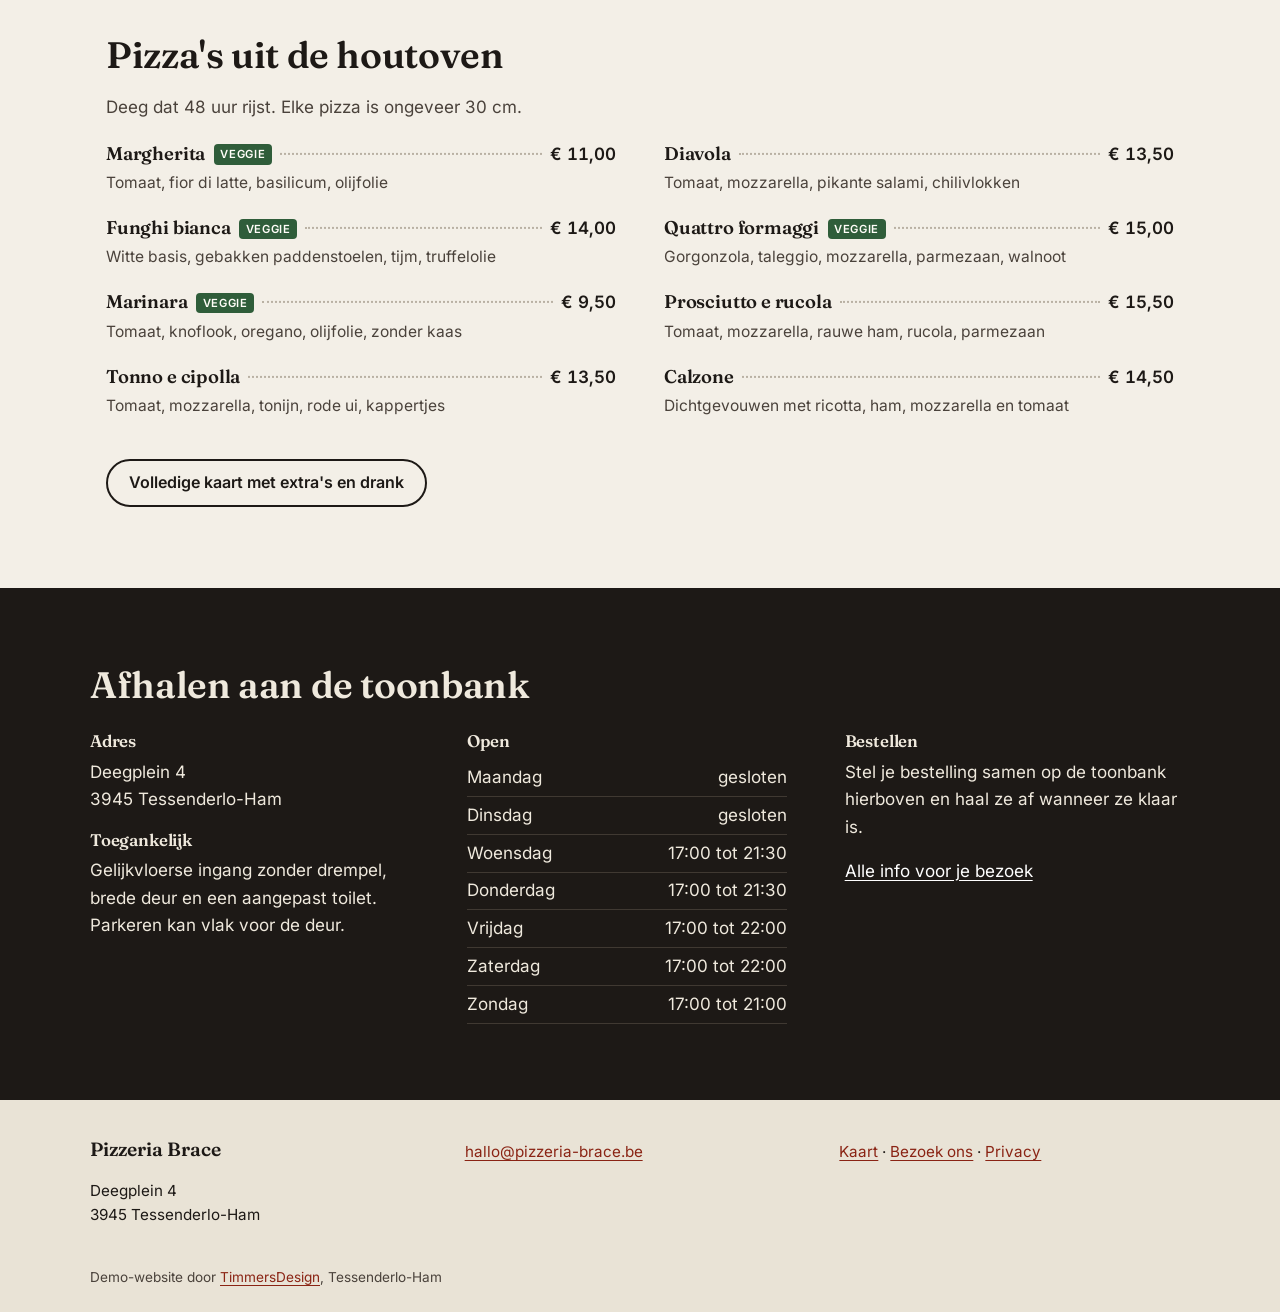
==== commit 37f967e4: "Telefoonnummer weg, knop 'Bestel online' naar de bestelbon Co-Authored-By: Claude Opus 5.5 <noreply@" ====
--- a/index.html
+++ b/index.html
@@ -28,7 +28,7 @@
 <link rel="preload" href="assets/fonts/fraunces-latin-600-normal.woff2" as="font" type="font/woff2" crossorigin>
 <link rel="preload" as="image" href="assets/img/margherita.webp"><link rel="preload" as="image" href="assets/img/toonbank-1920.webp" media="(min-width: 900px)">
 <link rel="stylesheet" href="assets/css/site.css">
-<script type="application/ld+json">{"@context": "https://schema.org", "@type": "Restaurant", "name": "Pizzeria Brace", "url": "https://timmersdesign.be/demo-pizzeria-brace/", "telephone": "+32476548643", "email": "hallo@pizzeria-brace.be", "servesCuisine": "Italiaans, pizza", "priceRange": "€€", "image": "https://timmersdesign.be/demo-pizzeria-brace/og.jpg", "menu": "https://timmersdesign.be/demo-pizzeria-brace/menu.html", "address": {"@type": "PostalAddress", "streetAddress": "Deegplein 4", "postalCode": "3945", "addressLocality": "Tessenderlo-Ham", "addressCountry": "BE"}, "openingHours": ["We-Th 17:00-21:30", "Fr-Sa 17:00-22:00", "Su 17:00-21:00"], "acceptsReservations": false}</script>
+<script type="application/ld+json">{"@context": "https://schema.org", "@type": "Restaurant", "name": "Pizzeria Brace", "url": "https://timmersdesign.be/demo-pizzeria-brace/", "email": "hallo@pizzeria-brace.be", "servesCuisine": "Italiaans, pizza", "priceRange": "€€", "image": "https://timmersdesign.be/demo-pizzeria-brace/og.jpg", "menu": "https://timmersdesign.be/demo-pizzeria-brace/menu.html", "address": {"@type": "PostalAddress", "streetAddress": "Deegplein 4", "postalCode": "3945", "addressLocality": "Tessenderlo-Ham", "addressCountry": "BE"}, "openingHours": ["We-Th 17:00-21:30", "Fr-Sa 17:00-22:00", "Su 17:00-21:00"], "acceptsReservations": false}</script>
 </head>
 <body class="p-index">
 <a class="skip" href="#inhoud">Naar de inhoud</a>
@@ -36,7 +36,7 @@
 <header class="top">
   <a class="brand" href="index.html" aria-label="Pizzeria Brace, naar de toonbank"><span class="brand-mark" aria-hidden="true"></span>Brace</a>
   <nav aria-label="Hoofdmenu"><ul><li><a href="index.html" aria-current="page">Toonbank</a></li><li><a href="menu.html">Kaart</a></li><li><a href="contact.html">Bezoek ons</a></li></ul></nav>
-  <a class="btn btn-call" href="tel:+32476548643">Bel 0476/54.86.43</a>
+  <a class="btn btn-call" href="index.html#bon">Bestel online</a>
 </header>
 <main id="inhoud" tabindex="-1"><section class="scene" aria-labelledby="scene-title">
   <div class="scene-bg" aria-hidden="true"></div>
@@ -87,7 +87,7 @@
 </button></li></ul>
     </div>
 
-    <aside class="receipt" aria-labelledby="bon-title">
+    <aside class="receipt" id="bon" aria-labelledby="bon-title">
       <div class="paper">
         <p class="bon-head" id="bon-title">Brace · bestelbon</p>
         <p class="bon-meta">Afhalen · Deegplein 4</p>
@@ -120,7 +120,7 @@
   <div class="story-text">
     <h2 id="oven-title">Eén oven, vier minuten, 450 graden</h2>
     <p>Ons deeg rijst twee dagen in de koeling. Daardoor wordt de rand luchtig en krijgt hij die zwarte vlekjes waar je naar zoekt. Op de oven staat het vuur van vijf uur 's avonds tot sluit.</p>
-    <p>We bakken enkel om mee te nemen. Bestel vooraf of bel even, dan staat je doos klaar als je binnenkomt.</p>
+    <p>We bakken enkel om mee te nemen. Bestel vooraf online, dan staat je doos klaar als je binnenkomt.</p>
   </div>
   <figure class="story-img">
     <img src="assets/img/diavola.webp" width="880" height="880" alt="Pizza Diavola met opgekrulde salami en chilivlokken" loading="lazy">
@@ -161,7 +161,7 @@
   <div class="visit-grid">
     <div><h3>Adres</h3><p>Deegplein 4<br>3945 Tessenderlo-Ham</p><h3>Toegankelijk</h3><p>Gelijkvloerse ingang zonder drempel, brede deur en een aangepast toilet. Parkeren kan vlak voor de deur.</p></div>
     <div><h3>Open</h3><table class="hours"><caption class="sr-only">Openingsuren</caption><tbody><tr><th scope="row">Maandag</th><td>gesloten</td></tr><tr><th scope="row">Dinsdag</th><td>gesloten</td></tr><tr><th scope="row">Woensdag</th><td>17:00 tot 21:30</td></tr><tr><th scope="row">Donderdag</th><td>17:00 tot 21:30</td></tr><tr><th scope="row">Vrijdag</th><td>17:00 tot 22:00</td></tr><tr><th scope="row">Zaterdag</th><td>17:00 tot 22:00</td></tr><tr><th scope="row">Zondag</th><td>17:00 tot 21:00</td></tr></tbody></table></div>
-    <div><h3>Bestellen</h3><p>Bel ons op <a href="tel:+32476548643">0476/54.86.43</a> of stel je bestelling samen op de toonbank hierboven.</p><p><a href="contact.html">Alle info voor je bezoek</a></p></div>
+    <div><h3>Bestellen</h3><p>Stel je bestelling samen op de toonbank hierboven en haal ze af wanneer ze klaar is.</p><p><a href="contact.html">Alle info voor je bezoek</a></p></div>
   </div>
 </section>
 </main><footer class="foot">
@@ -171,7 +171,7 @@
       <p>Deegplein 4<br>3945 Tessenderlo-Ham</p>
     </div>
     <div>
-      <p><a href="tel:+32476548643">0476/54.86.43</a><br><a href="mailto:hallo@pizzeria-brace.be">hallo@pizzeria-brace.be</a></p>
+      <p><a href="mailto:hallo@pizzeria-brace.be">hallo@pizzeria-brace.be</a></p>
     </div>
     <div>
       <p><a href="menu.html">Kaart</a> · <a href="contact.html">Bezoek ons</a> · <a href="privacy.html">Privacy</a></p>
